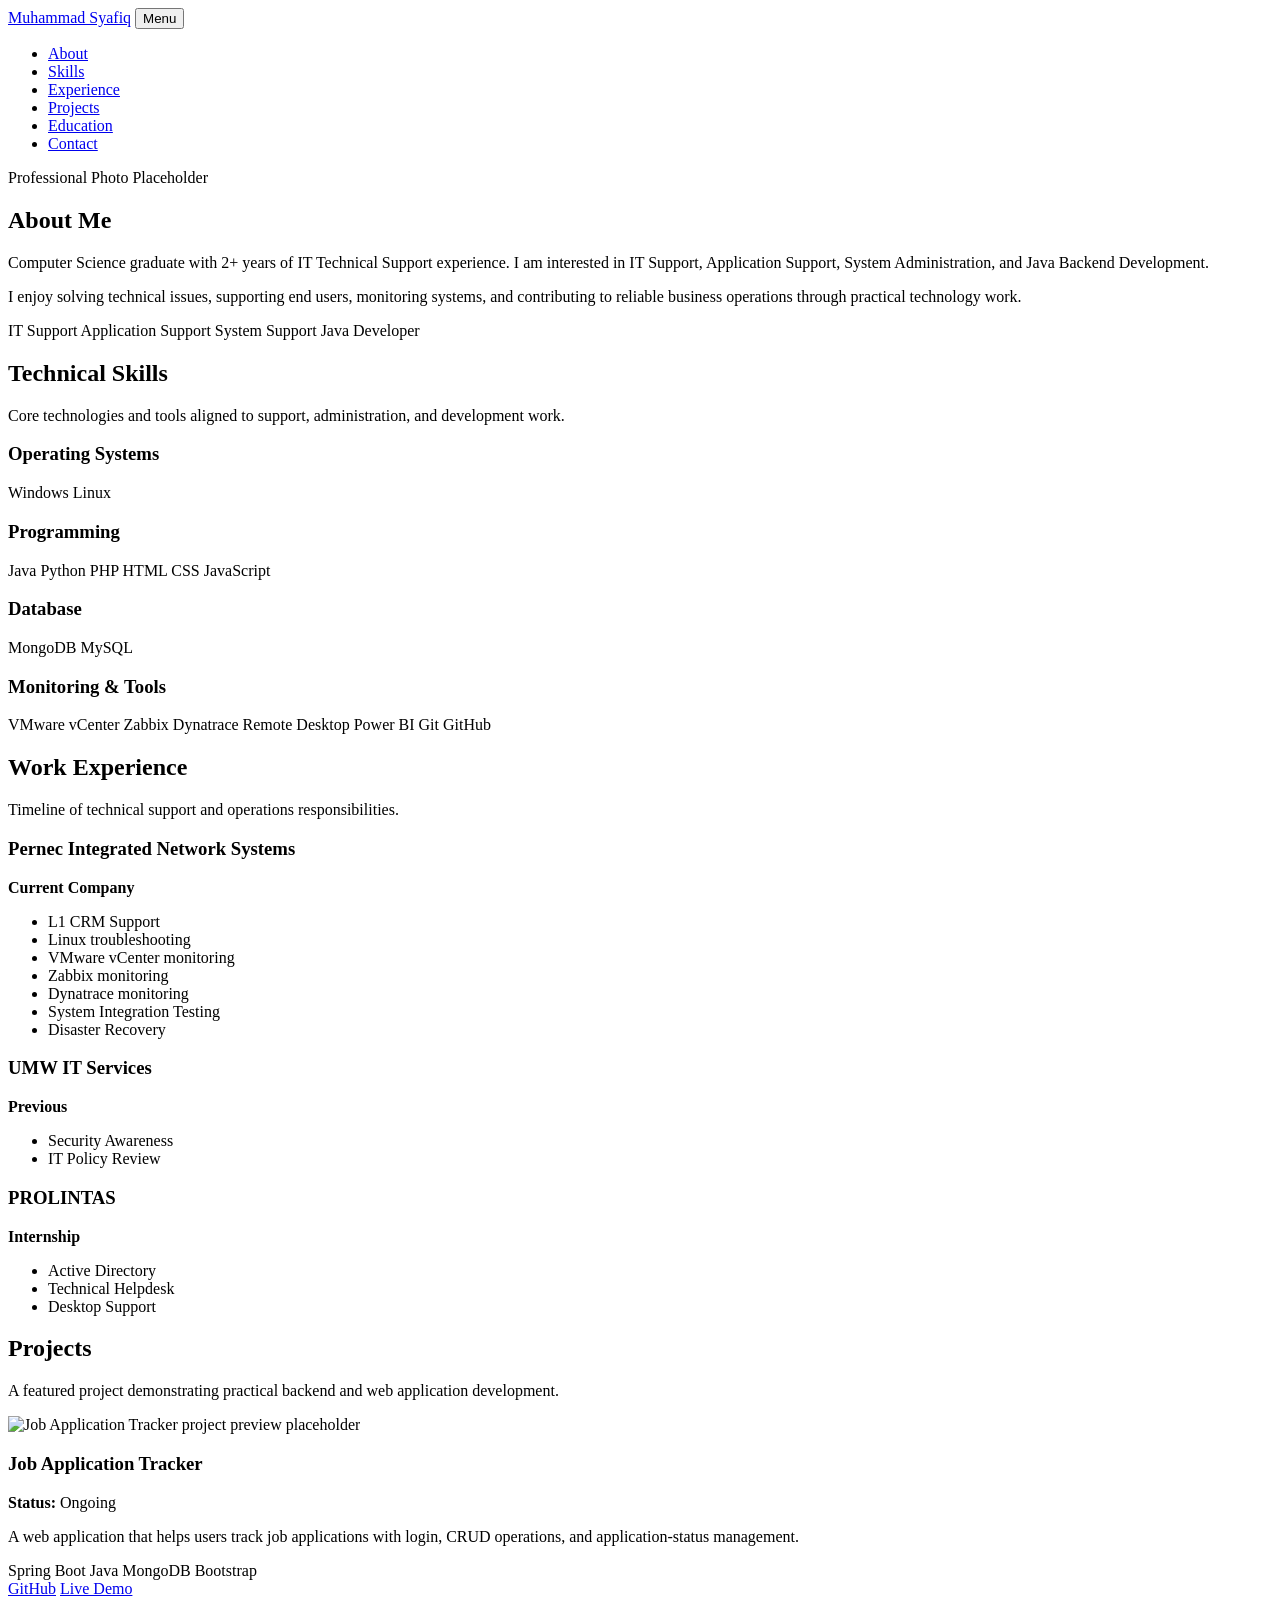
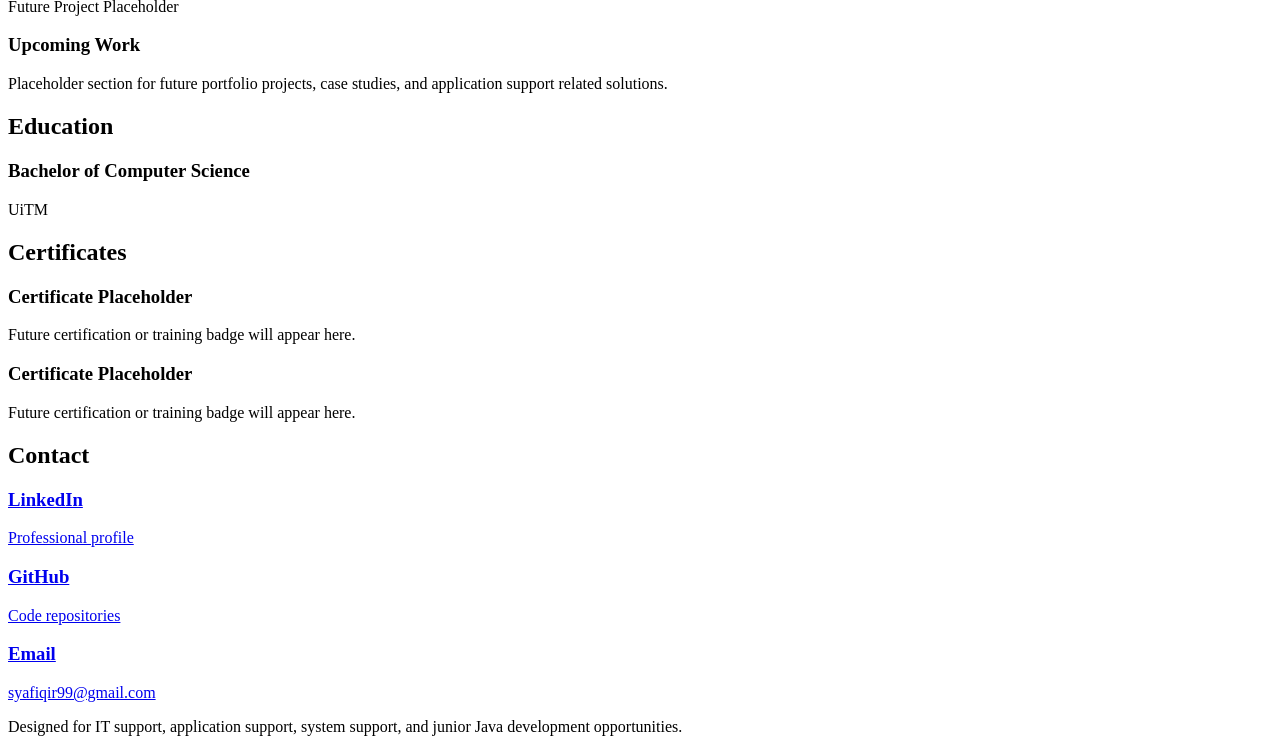
==== myportfolio.html @ 4371b867 "Add files via upload" ====
<!DOCTYPE html>
<html lang="en">
<head>
    <meta charset="UTF-8">
    <meta name="viewport" content="width=device-width, initial-scale=1.0">
    <meta name="description" content="Interactive portfolio CV for Muhammad Syafiq focused on IT support, system support, application support, and Java development.">
    <title>Muhammad Syafiq | Interactive CV</title>
    <link rel="stylesheet" href="assets/css/style.css">
</head>
<body>
    <header class="site-header">
        <div class="container navbar">
            <a class="brand" href="index.html">Muhammad Syafiq</a>
            <button class="menu-toggle" aria-label="Toggle navigation">Menu</button>
            <ul class="nav-links">
                <li><a href="#about">About</a></li>
                <li><a href="#skills">Skills</a></li>
                <li><a href="#experience">Experience</a></li>
                <li><a href="#projects">Projects</a></li>
                <li><a href="#education">Education</a></li>
                <li><a href="#contact">Contact</a></li>
            </ul>
        </div>
    </header>

    <main class="page-layout">
        <section class="container">
            <div class="profile-intro">
                <article class="glass-card profile-card reveal">
                    <div class="profile-placeholder">Professional Photo Placeholder</div>
                </article>

                <article class="glass-card info-card reveal" id="about">
                    <h2 class="section-title">About Me</h2>
                    <p>
                        Computer Science graduate with 2+ years of IT Technical Support experience. I am interested in
                        IT Support, Application Support, System Administration, and Java Backend Development.
                    </p>
                    <p>
                        I enjoy solving technical issues, supporting end users, monitoring systems, and contributing to
                        reliable business operations through practical technology work.
                    </p>
                    <div class="badge-row">
                        <span class="badge">IT Support</span>
                        <span class="badge">Application Support</span>
                        <span class="badge">System Support</span>
                        <span class="badge">Java Developer</span>
                    </div>
                </article>
            </div>
        </section>

        <section id="skills" class="container reveal">
            <h2 class="section-title">Technical Skills</h2>
            <p class="section-subtitle">Core technologies and tools aligned to support, administration, and development work.</p>
            <div class="skills-grid">
                <article class="glass-card skill-card">
                    <h3>Operating Systems</h3>
                    <div class="skill-chip-list">
                        <span class="skill-chip">Windows</span>
                        <span class="skill-chip">Linux</span>
                    </div>
                </article>

                <article class="glass-card skill-card">
                    <h3>Programming</h3>
                    <div class="skill-chip-list">
                        <span class="skill-chip">Java</span>
                        <span class="skill-chip">Python</span>
                        <span class="skill-chip">PHP</span>
                        <span class="skill-chip">HTML</span>
                        <span class="skill-chip">CSS</span>
                        <span class="skill-chip">JavaScript</span>
                    </div>
                </article>

                <article class="glass-card skill-card">
                    <h3>Database</h3>
                    <div class="skill-chip-list">
                        <span class="skill-chip">MongoDB</span>
                        <span class="skill-chip">MySQL</span>
                    </div>
                </article>

                <article class="glass-card skill-card">
                    <h3>Monitoring & Tools</h3>
                    <div class="skill-chip-list">
                        <span class="skill-chip">VMware vCenter</span>
                        <span class="skill-chip">Zabbix</span>
                        <span class="skill-chip">Dynatrace</span>
                        <span class="skill-chip">Remote Desktop</span>
                        <span class="skill-chip">Power BI</span>
                        <span class="skill-chip">Git</span>
                        <span class="skill-chip">GitHub</span>
                    </div>
                </article>
            </div>
        </section>

        <section id="experience" class="container reveal">
            <h2 class="section-title">Work Experience</h2>
            <p class="section-subtitle">Timeline of technical support and operations responsibilities.</p>
            <div class="timeline">
                <article class="timeline-item">
                    <div class="glass-card timeline-card">
                        <h3>Pernec Integrated Network Systems</h3>
                        <p><strong>Current Company</strong></p>
                        <ul>
                            <li>L1 CRM Support</li>
                            <li>Linux troubleshooting</li>
                            <li>VMware vCenter monitoring</li>
                            <li>Zabbix monitoring</li>
                            <li>Dynatrace monitoring</li>
                            <li>System Integration Testing</li>
                            <li>Disaster Recovery</li>
                        </ul>
                    </div>
                </article>

                <article class="timeline-item">
                    <div class="glass-card timeline-card">
                        <h3>UMW IT Services</h3>
                        <p><strong>Previous</strong></p>
                        <ul>
                            <li>Security Awareness</li>
                            <li>IT Policy Review</li>
                        </ul>
                    </div>
                </article>

                <article class="timeline-item">
                    <div class="glass-card timeline-card">
                        <h3>PROLINTAS</h3>
                        <p><strong>Internship</strong></p>
                        <ul>
                            <li>Active Directory</li>
                            <li>Technical Helpdesk</li>
                            <li>Desktop Support</li>
                        </ul>
                    </div>
                </article>
            </div>
        </section>

        <section id="projects" class="container reveal">
            <h2 class="section-title">Projects</h2>
            <p class="section-subtitle">A featured project demonstrating practical backend and web application development.</p>
            <div class="project-grid">
                <article class="glass-card project-card">
                    <div class="project-preview">
                        <img src="assets/images/project-placeholder.svg" alt="Job Application Tracker project preview placeholder" />
                    </div>
                    <h3>Job Application Tracker</h3>
                    <p><strong>Status:</strong> Ongoing</p>
                    <p>
                        A web application that helps users track job applications with login, CRUD operations, and
                        application-status management.
                    </p>
                    <div class="project-tags">
                        <span class="tag">Spring Boot</span>
                        <span class="tag">Java</span>
                        <span class="tag">MongoDB</span>
                        <span class="tag">Bootstrap</span>
                    </div>
                    <div class="cta-row">
                        <a class="btn btn-secondary" href="#">GitHub</a>
                        <a class="btn btn-primary" href="#">Live Demo</a>
                    </div>
                </article>

                <article class="glass-card project-card">
                    <div class="project-preview">Future Project Placeholder</div>
                    <h3>Upcoming Work</h3>
                    <p>
                        Placeholder section for future portfolio projects, case studies, and application support related
                        solutions.
                    </p>
                </article>
            </div>
        </section>

        <section id="education" class="container reveal">
            <h2 class="section-title">Education</h2>
            <div class="glass-card info-card">
                <h3>Bachelor of Computer Science</h3>
                <p>UiTM</p>
            </div>
        </section>

        <section id="certificates" class="container reveal">
            <h2 class="section-title">Certificates</h2>
            <div class="cert-grid">
                <article class="glass-card cert-card">
                    <h3>Certificate Placeholder</h3>
                    <p>Future certification or training badge will appear here.</p>
                </article>
                <article class="glass-card cert-card">
                    <h3>Certificate Placeholder</h3>
                    <p>Future certification or training badge will appear here.</p>
                </article>
            </div>
        </section>

        <section id="contact" class="container reveal">
            <h2 class="section-title">Contact</h2>
            <div class="contact-grid">
                <a class="glass-card contact-card" href="https://www.linkedin.com" target="_blank" rel="noreferrer">
                    <h3>LinkedIn</h3>
                    <p>Professional profile</p>
                </a>
                <a class="glass-card contact-card" href="https://github.com" target="_blank" rel="noreferrer">
                    <h3>GitHub</h3>
                    <p>Code repositories</p>
                </a>
                <a class="glass-card contact-card" href="mailto:syafiqir99@gmail.com">
                    <h3>Email</h3>
                    <p>syafiqir99@gmail.com</p>
                </a>
            </div>
        </section>
    </main>

    <footer class="container footer-note">
        <p>Designed for IT support, application support, system support, and junior Java development opportunities.</p>
    </footer>

    <script src="assets/js/script.js"></script>
</body>
</html>
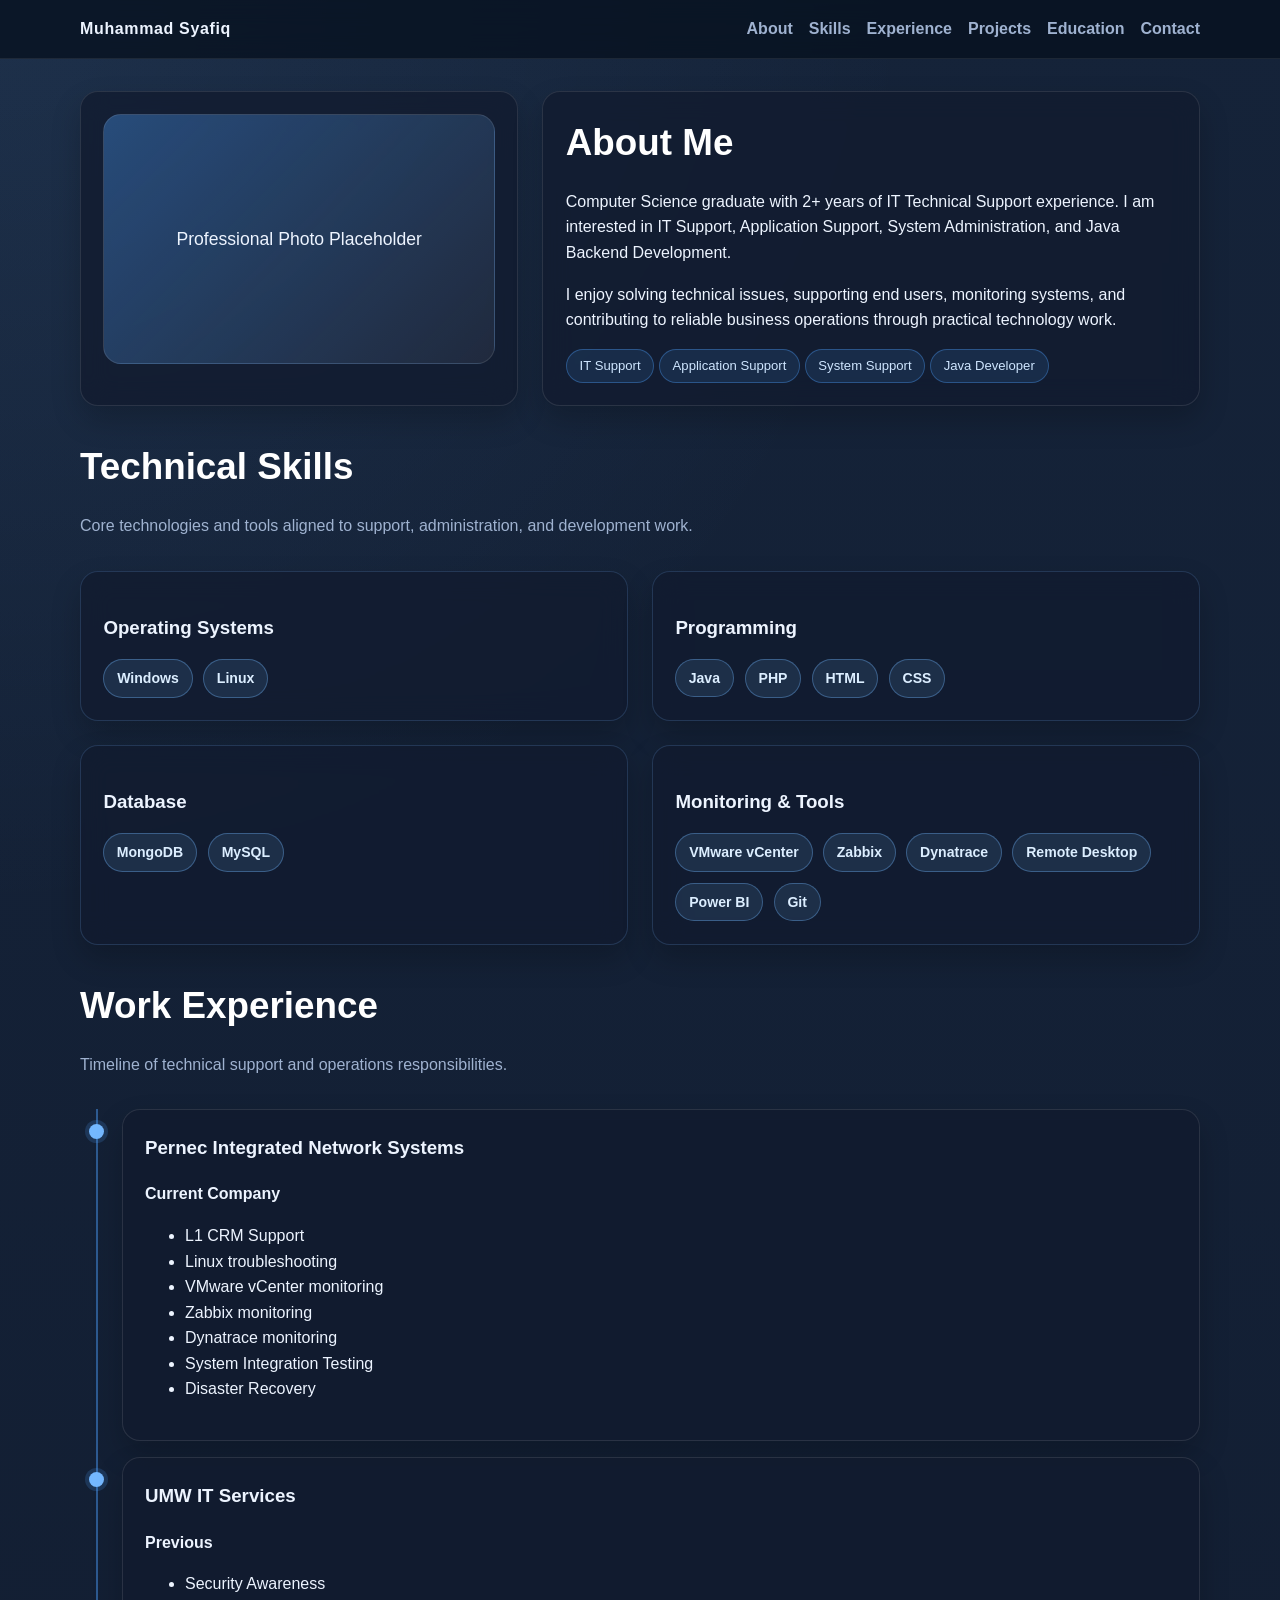
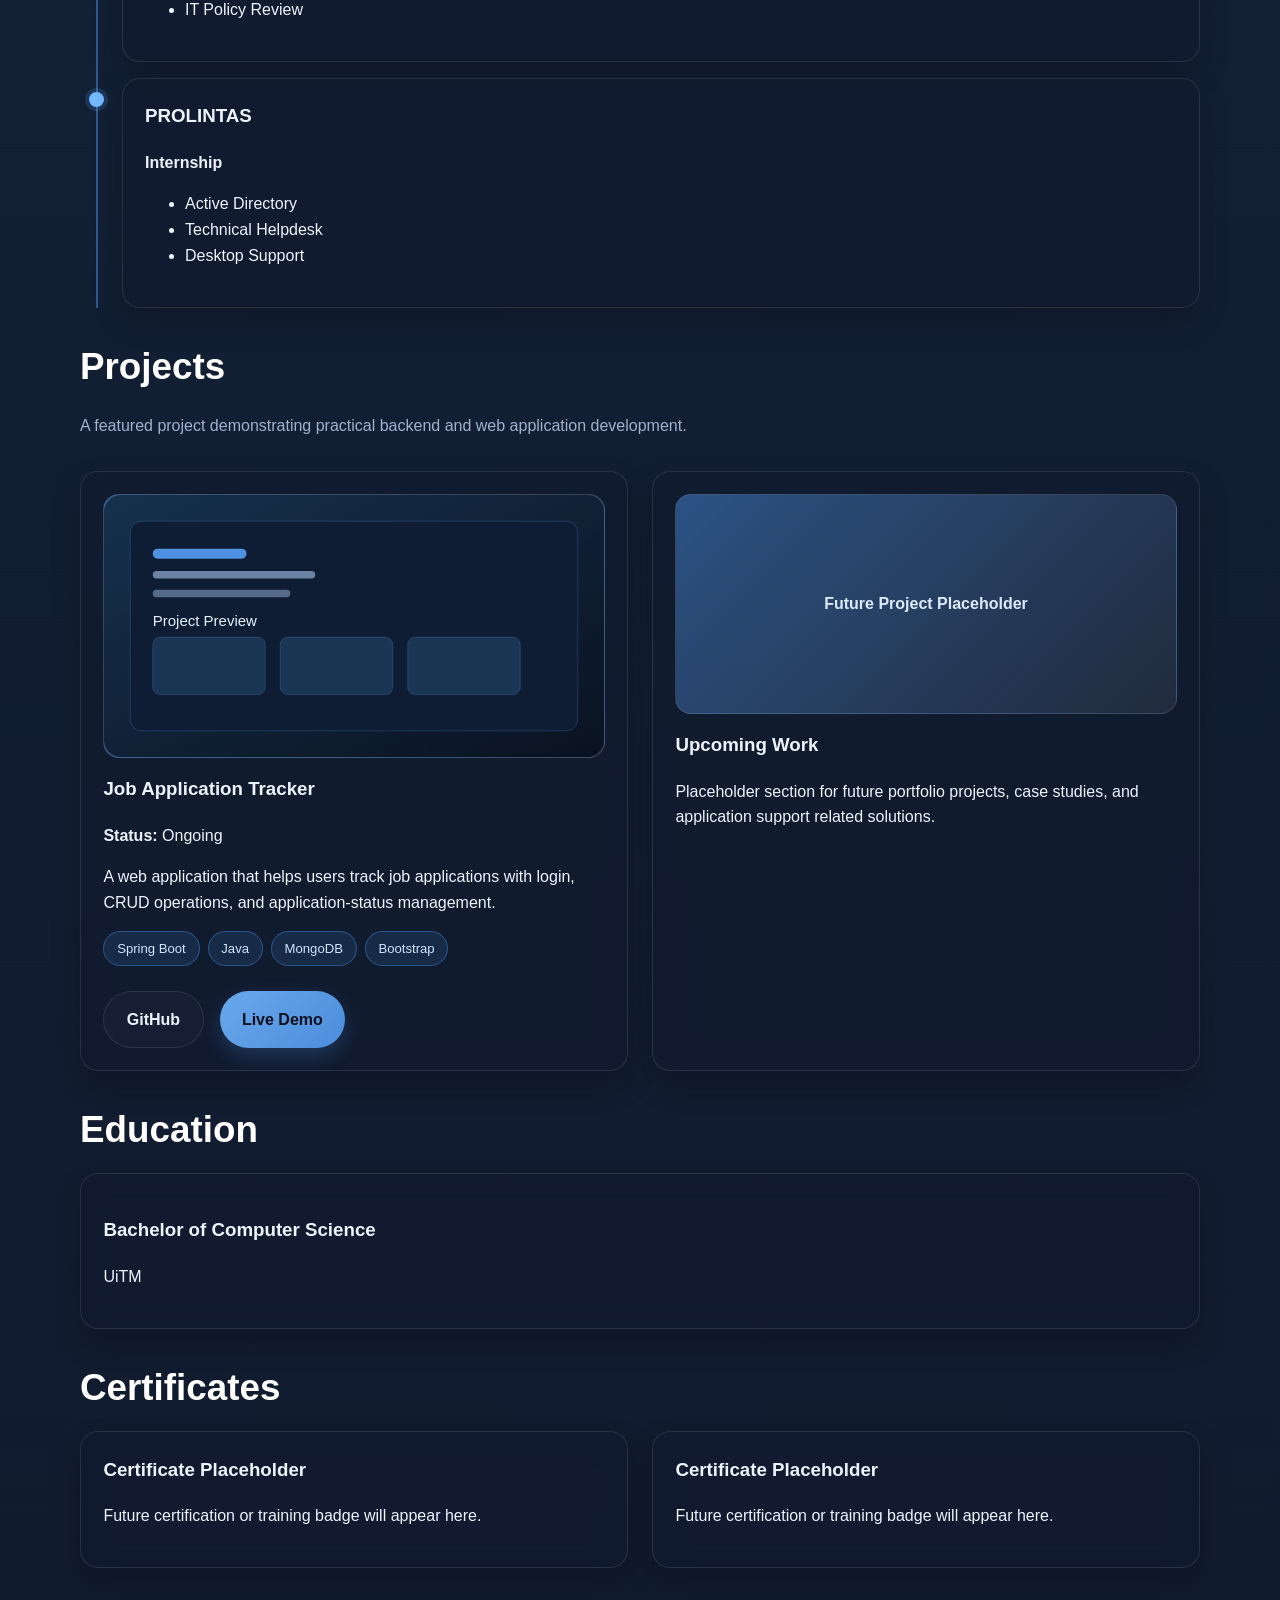
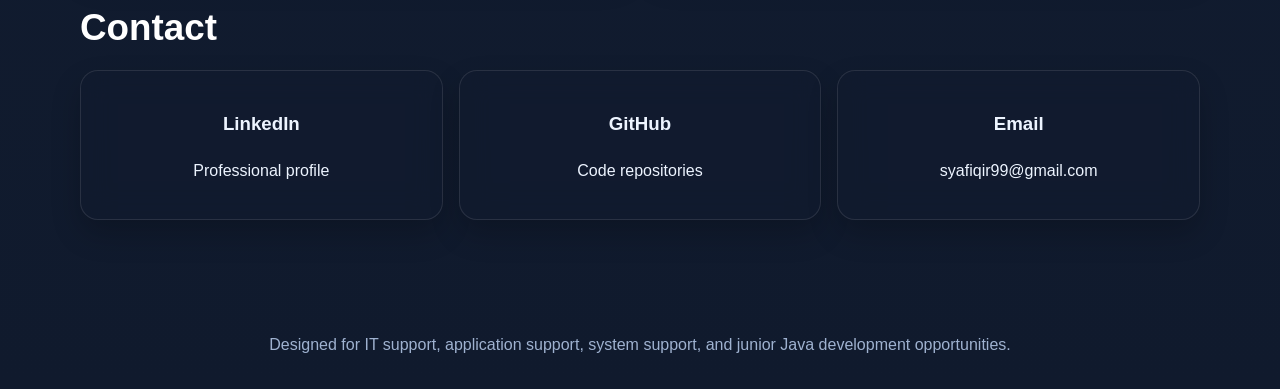
==== commit 17cd6400: "Fix HTML structure and formatting in myportfolio.html" ====
--- a/myportfolio.html
+++ b/myportfolio.html
@@ -66,11 +66,9 @@
                     <h3>Programming</h3>
                     <div class="skill-chip-list">
                         <span class="skill-chip">Java</span>
-                        <span class="skill-chip">Python</span>
                         <span class="skill-chip">PHP</span>
                         <span class="skill-chip">HTML</span>
                         <span class="skill-chip">CSS</span>
-                        <span class="skill-chip">JavaScript</span>
                     </div>
                 </article>
 
@@ -91,7 +89,6 @@
                         <span class="skill-chip">Remote Desktop</span>
                         <span class="skill-chip">Power BI</span>
                         <span class="skill-chip">Git</span>
-                        <span class="skill-chip">GitHub</span>
                     </div>
                 </article>
             </div>
@@ -204,11 +201,11 @@
         <section id="contact" class="container reveal">
             <h2 class="section-title">Contact</h2>
             <div class="contact-grid">
-                <a class="glass-card contact-card" href="https://www.linkedin.com" target="_blank" rel="noreferrer">
+                <a class="glass-card contact-card" href="https://www.linkedin.com/in/muhammad-syafiq-ismail-reduan" target="_blank" rel="noreferrer">
                     <h3>LinkedIn</h3>
                     <p>Professional profile</p>
                 </a>
-                <a class="glass-card contact-card" href="https://github.com" target="_blank" rel="noreferrer">
+                <a class="glass-card contact-card" href="https://github.com/Syafiq-learning" target="_blank" rel="noreferrer">
                     <h3>GitHub</h3>
                     <p>Code repositories</p>
                 </a>
@@ -226,4 +223,4 @@
 
     <script src="assets/js/script.js"></script>
 </body>
-</html>+</html>
--- a/assets/css/style.css
+++ b/assets/css/style.css
@@ -0,0 +1,498 @@
+/* ==============================================================
+   Theme and layout foundation
+============================================================== */
+:root {
+    --bg: #101a2d;
+    --bg-soft: #16243b;
+    --card: rgba(18, 27, 47, 0.76);
+    --card-strong: rgba(18, 27, 47, 0.92);
+    --text: #edf4ff;
+    --muted: #9fb2d0;
+    --primary: #74b8ff;
+    --primary-strong: #4f94e8;
+    --border: rgba(255, 255, 255, 0.1);
+    --shadow: 0 14px 30px rgba(0, 0, 0, 0.2);
+    --radius: 18px;
+}
+
+* {
+    box-sizing: border-box;
+}
+
+html {
+    scroll-behavior: smooth;
+}
+
+body {
+    margin: 0;
+    font-family: "Segoe UI", Tahoma, Geneva, Verdana, sans-serif;
+    background:
+        radial-gradient(circle at top left, rgba(116, 184, 255, 0.09), transparent 24%),
+        linear-gradient(180deg, #152339 0%, var(--bg) 100%);
+    color: var(--text);
+    line-height: 1.6;
+}
+
+img {
+    max-width: 100%;
+    display: block;
+}
+
+a {
+    color: inherit;
+    text-decoration: none;
+}
+
+.container {
+    width: min(1120px, calc(100% - 2rem));
+    margin: 0 auto;
+}
+
+/* ==============================================================
+   Shared reusable components
+============================================================== */
+.glass-card {
+    background: var(--card);
+    border: 1px solid var(--border);
+    border-radius: var(--radius);
+    box-shadow: var(--shadow);
+    backdrop-filter: blur(14px);
+    -webkit-backdrop-filter: blur(14px);
+}
+
+.section-title {
+    font-size: clamp(1.7rem, 3vw, 2.3rem);
+    margin-bottom: 0.8rem;
+    color: #ffffff;
+}
+
+.section-subtitle {
+    color: var(--muted);
+    margin-bottom: 2rem;
+}
+
+/* ==============================================================
+   Landing page styling
+============================================================== */
+.site-header {
+    position: sticky;
+    top: 0;
+    z-index: 50;
+    background: rgba(7, 17, 31, 0.78);
+    backdrop-filter: blur(12px);
+    border-bottom: 1px solid rgba(255, 255, 255, 0.08);
+}
+
+.navbar {
+    display: flex;
+    align-items: center;
+    justify-content: space-between;
+    gap: 1rem;
+    padding: 1rem 0;
+}
+
+.brand {
+    font-weight: 700;
+    letter-spacing: 0.04em;
+}
+
+.nav-links {
+    display: flex;
+    gap: 1rem;
+    list-style: none;
+    margin: 0;
+    padding: 0;
+}
+
+.nav-links a {
+    color: var(--muted);
+    font-weight: 600;
+    transition: color 0.2s ease;
+}
+
+.nav-links a:hover,
+.nav-links a:focus-visible {
+    color: var(--primary);
+}
+
+.menu-toggle {
+    display: none;
+    background: transparent;
+    border: 1px solid var(--border);
+    color: var(--text);
+    border-radius: 10px;
+    padding: 0.45rem 0.7rem;
+}
+
+.hero {
+    position: relative;
+    overflow: hidden;
+    padding: 5rem 0 4rem;
+}
+
+.hero-grid {
+    display: grid;
+    grid-template-columns: 1.2fr 0.8fr;
+    gap: 2rem;
+    align-items: center;
+}
+
+.hero-copy h1 {
+    font-size: clamp(2.4rem, 6vw, 4.1rem);
+    line-height: 1.05;
+    margin: 0 0 1rem;
+}
+
+.hero-copy p {
+    color: var(--muted);
+    max-width: 700px;
+    font-size: 1.08rem;
+}
+
+.cta-row {
+    display: flex;
+    flex-wrap: wrap;
+    gap: 1rem;
+    margin-top: 1.6rem;
+}
+
+.btn {
+    display: inline-flex;
+    align-items: center;
+    justify-content: center;
+    padding: 0.9rem 1.4rem;
+    border-radius: 999px;
+    font-weight: 700;
+    transition: transform 0.2s ease, box-shadow 0.2s ease, background 0.2s ease;
+}
+
+.btn-primary {
+    background: linear-gradient(135deg, rgba(116, 184, 255, 0.9), rgba(79, 148, 232, 0.95));
+    color: #07111d;
+    box-shadow: 0 8px 20px rgba(79, 148, 232, 0.24);
+}
+
+.btn-secondary {
+    border: 1px solid var(--border);
+    color: var(--text);
+    background: rgba(255, 255, 255, 0.02);
+}
+
+.btn:hover,
+.btn:focus-visible {
+    transform: translateY(-2px);
+}
+
+.hero-card {
+    padding: 1.4rem;
+}
+
+.hero-card .badge-row,
+.project-tags,
+.cert-badges {
+    display: flex;
+    flex-wrap: wrap;
+    gap: 0.5rem;
+}
+
+.badge,
+.tag,
+.cert-tag {
+    display: inline-block;
+    border: 1px solid rgba(78, 161, 255, 0.35);
+    background: rgba(78, 161, 255, 0.12);
+    color: #cfe6ff;
+    border-radius: 999px;
+    padding: 0.35rem 0.8rem;
+    font-size: 0.82rem;
+}
+
+.hero-visual {
+    height: 330px;
+    border-radius: 20px;
+    background:
+        linear-gradient(160deg, rgba(116, 184, 255, 0.2), rgba(16, 26, 45, 0.55)),
+        rgba(255, 255, 255, 0.02);
+    border: 1px solid var(--border);
+    position: relative;
+    overflow: hidden;
+}
+
+.hero-visual::before,
+.hero-visual::after {
+    content: "";
+    position: absolute;
+    border-radius: 50%;
+    background: rgba(255, 255, 255, 0.06);
+    animation: float 10s ease-in-out infinite;
+}
+
+.hero-visual::before {
+    width: 180px;
+    height: 180px;
+    top: 30px;
+    right: 30px;
+}
+
+.hero-visual::after {
+    width: 120px;
+    height: 120px;
+    left: 20px;
+    bottom: 20px;
+    animation-delay: -3s;
+}
+
+.contact-list {
+    display: flex;
+    gap: 0.8rem;
+    flex-wrap: wrap;
+    margin-top: 1.2rem;
+}
+
+.contact-link {
+    padding: 0.7rem 1rem;
+    border-radius: 999px;
+    background: rgba(255, 255, 255, 0.04);
+    border: 1px solid rgba(255, 255, 255, 0.08);
+    color: var(--text);
+}
+
+/* Portfolio page */
+.page-layout {
+    padding: 2rem 0 4rem;
+}
+
+.profile-intro {
+    display: grid;
+    grid-template-columns: 0.8fr 1.2fr;
+    gap: 1.5rem;
+    align-items: stretch;
+    margin-bottom: 2rem;
+}
+
+.profile-card,
+.info-card,
+.timeline-card,
+.project-card,
+.cert-card,
+.skill-card {
+    padding: 1.4rem;
+}
+
+.profile-card {
+    min-height: 100%;
+}
+
+.profile-placeholder {
+    width: 100%;
+    min-height: 250px;
+    border-radius: 18px;
+    background: linear-gradient(135deg, rgba(78, 161, 255, 0.35), rgba(255, 255, 255, 0.06));
+    border: 1px solid var(--border);
+    display: grid;
+    place-items: center;
+    color: var(--text);
+    font-size: 1.1rem;
+}
+
+.two-column {
+    display: grid;
+    grid-template-columns: repeat(2, minmax(0, 1fr));
+    gap: 1.5rem;
+    margin-bottom: 2rem;
+}
+
+.skills-grid {
+    display: grid;
+    grid-template-columns: repeat(2, minmax(0, 1fr));
+    gap: 1.5rem;
+    margin-bottom: 2rem;
+}
+
+.skill-card {
+    border: 1px solid rgba(116, 184, 255, 0.18);
+}
+
+.skill-card h3 {
+    margin-bottom: 1rem;
+}
+
+.skill-chip-list {
+    display: flex;
+    flex-wrap: wrap;
+    gap: 0.65rem;
+}
+
+.skill-chip {
+    display: inline-flex;
+    align-items: center;
+    padding: 0.45rem 0.8rem;
+    border-radius: 999px;
+    background: rgba(116, 184, 255, 0.12);
+    border: 1px solid rgba(116, 184, 255, 0.35);
+    color: #dceeff;
+    font-size: 0.88rem;
+    font-weight: 600;
+}
+
+.skill-row {
+    display: grid;
+    gap: 0.4rem;
+}
+
+.skill-meta {
+    display: flex;
+    justify-content: space-between;
+    gap: 1rem;
+    color: var(--muted);
+    font-size: 0.92rem;
+}
+
+.plain-list {
+    margin: 0;
+    padding-left: 1.2rem;
+    color: var(--muted);
+}
+
+.plain-list li + li {
+    margin-top: 0.45rem;
+}
+
+.timeline {
+    position: relative;
+    display: grid;
+    gap: 1rem;
+}
+
+.timeline::before {
+    content: "";
+    position: absolute;
+    left: 16px;
+    top: 0;
+    bottom: 0;
+    width: 2px;
+    background: rgba(78, 161, 255, 0.45);
+}
+
+.timeline-item {
+    position: relative;
+    padding-left: 2.6rem;
+}
+
+.timeline-item::before {
+    content: "";
+    position: absolute;
+    left: 9px;
+    top: 0.9rem;
+    width: 15px;
+    height: 15px;
+    border-radius: 50%;
+    background: var(--primary);
+    box-shadow: 0 0 0 4px rgba(78, 161, 255, 0.18);
+}
+
+.timeline-card h3,
+.project-card h3,
+.cert-card h3,
+.profile-card h2,
+.skill-card h2,
+.info-card h2 {
+    margin-top: 0;
+}
+
+.project-grid,
+.cert-grid {
+    display: grid;
+    grid-template-columns: repeat(2, minmax(0, 1fr));
+    gap: 1.5rem;
+}
+
+.project-preview {
+    min-height: 220px;
+    border-radius: 16px;
+    background:
+        linear-gradient(135deg, rgba(78, 161, 255, 0.4), rgba(255, 255, 255, 0.05)),
+        rgba(255, 255, 255, 0.02);
+    border: 1px solid var(--border);
+    display: grid;
+    place-items: center;
+    margin-bottom: 1rem;
+    color: #dceaff;
+    font-weight: 700;
+}
+
+.project-card:hover,
+.cert-card:hover,
+.timeline-card:hover,
+.skill-card:hover,
+.profile-card:hover,
+.info-card:hover {
+    transform: translateY(-4px);
+    transition: transform 0.2s ease;
+}
+
+.contact-grid {
+    display: grid;
+    grid-template-columns: repeat(3, minmax(0, 1fr));
+    gap: 1rem;
+}
+
+.contact-card {
+    text-align: center;
+    padding: 1.2rem;
+}
+
+.footer-note {
+    text-align: center;
+    color: var(--muted);
+    padding: 2rem 0 1rem;
+}
+
+/* Simple static reveal fallback */
+.reveal {
+    opacity: 1;
+    transform: none;
+}
+
+/* Responsive layout */
+@media (max-width: 860px) {
+    .hero-grid,
+    .profile-intro,
+    .two-column,
+    .project-grid,
+    .cert-grid,
+    .contact-grid {
+        grid-template-columns: 1fr;
+    }
+
+    .menu-toggle {
+        display: inline-flex;
+    }
+
+    .nav-links {
+        position: absolute;
+        top: 72px;
+        right: 1rem;
+        display: none;
+        flex-direction: column;
+        width: min(260px, calc(100vw - 2rem));
+        padding: 1rem;
+        border-radius: 16px;
+        background: rgba(12, 22, 40, 0.96);
+        border: 1px solid var(--border);
+    }
+
+    .nav-links.open {
+        display: flex;
+    }
+}
+
+@keyframes float {
+    0%,
+    100% {
+        transform: translateY(0px);
+    }
+    50% {
+        transform: translateY(-14px);
+    }
+}
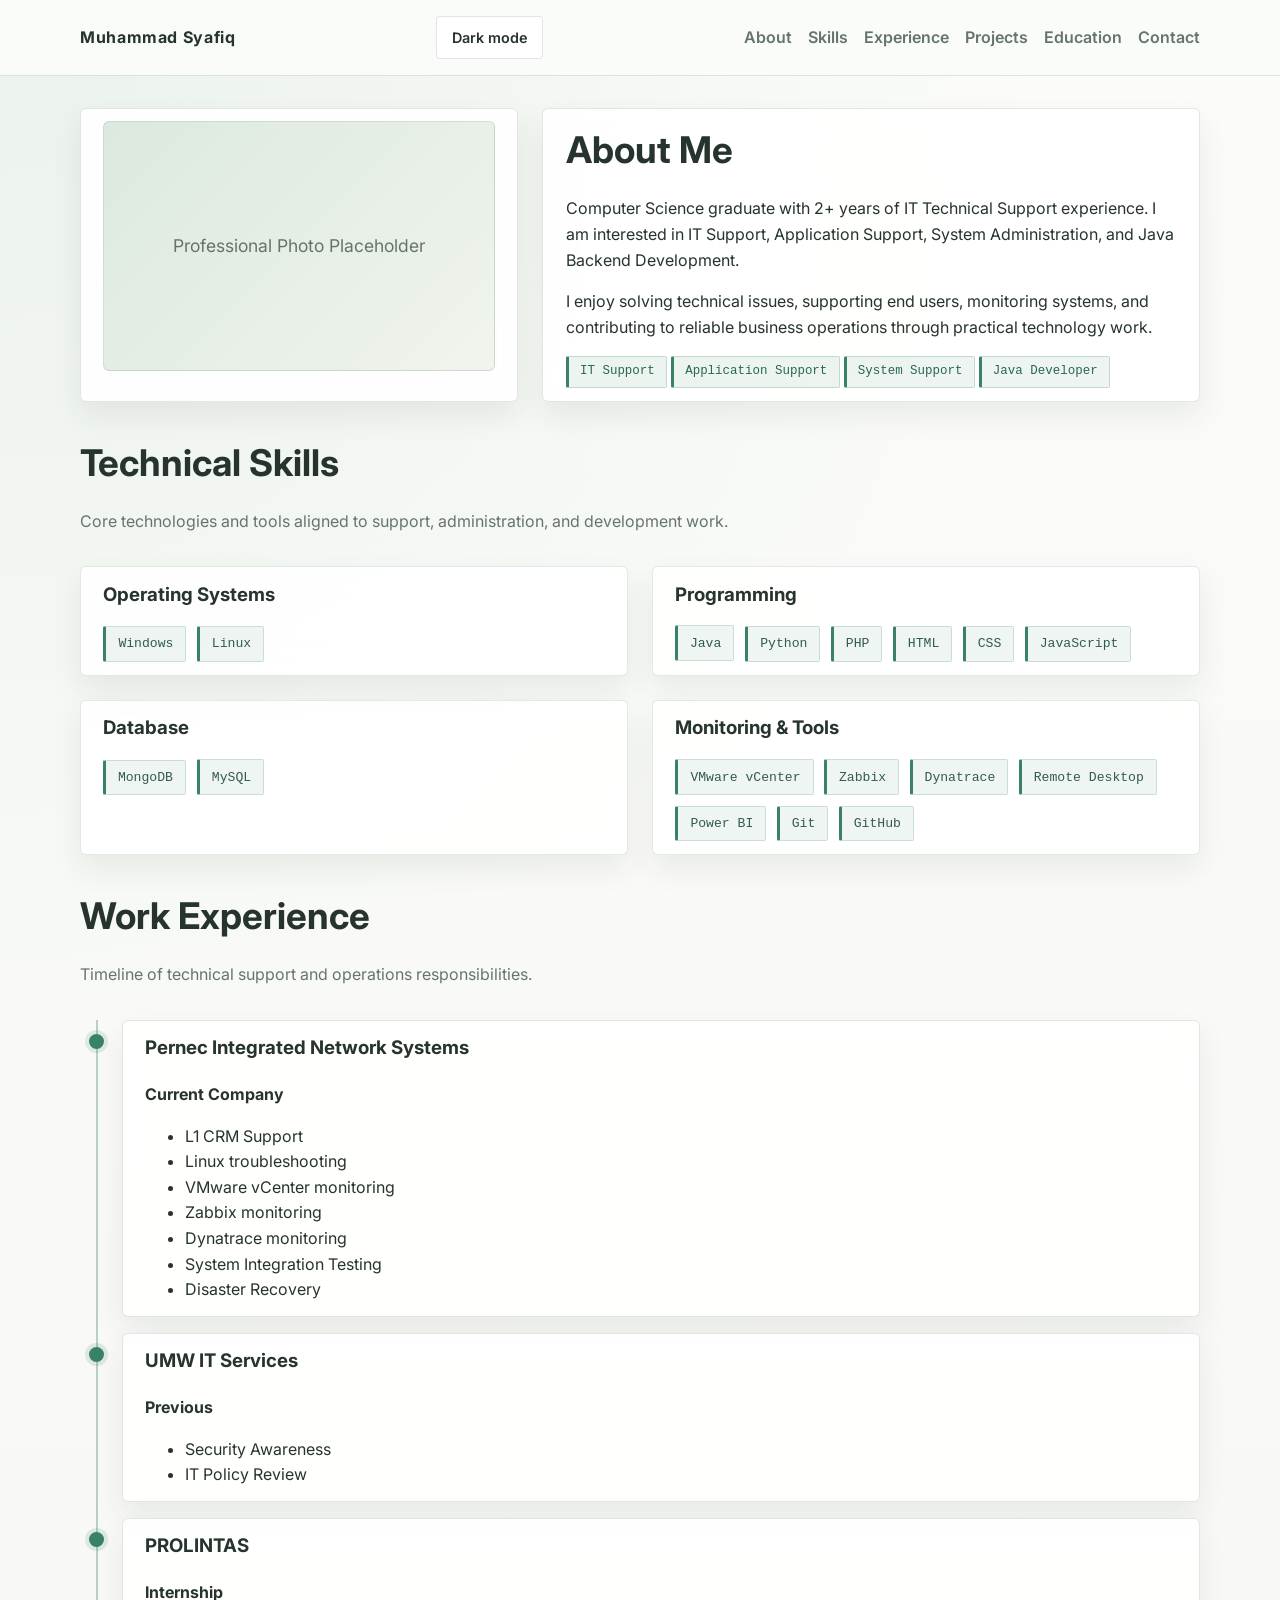
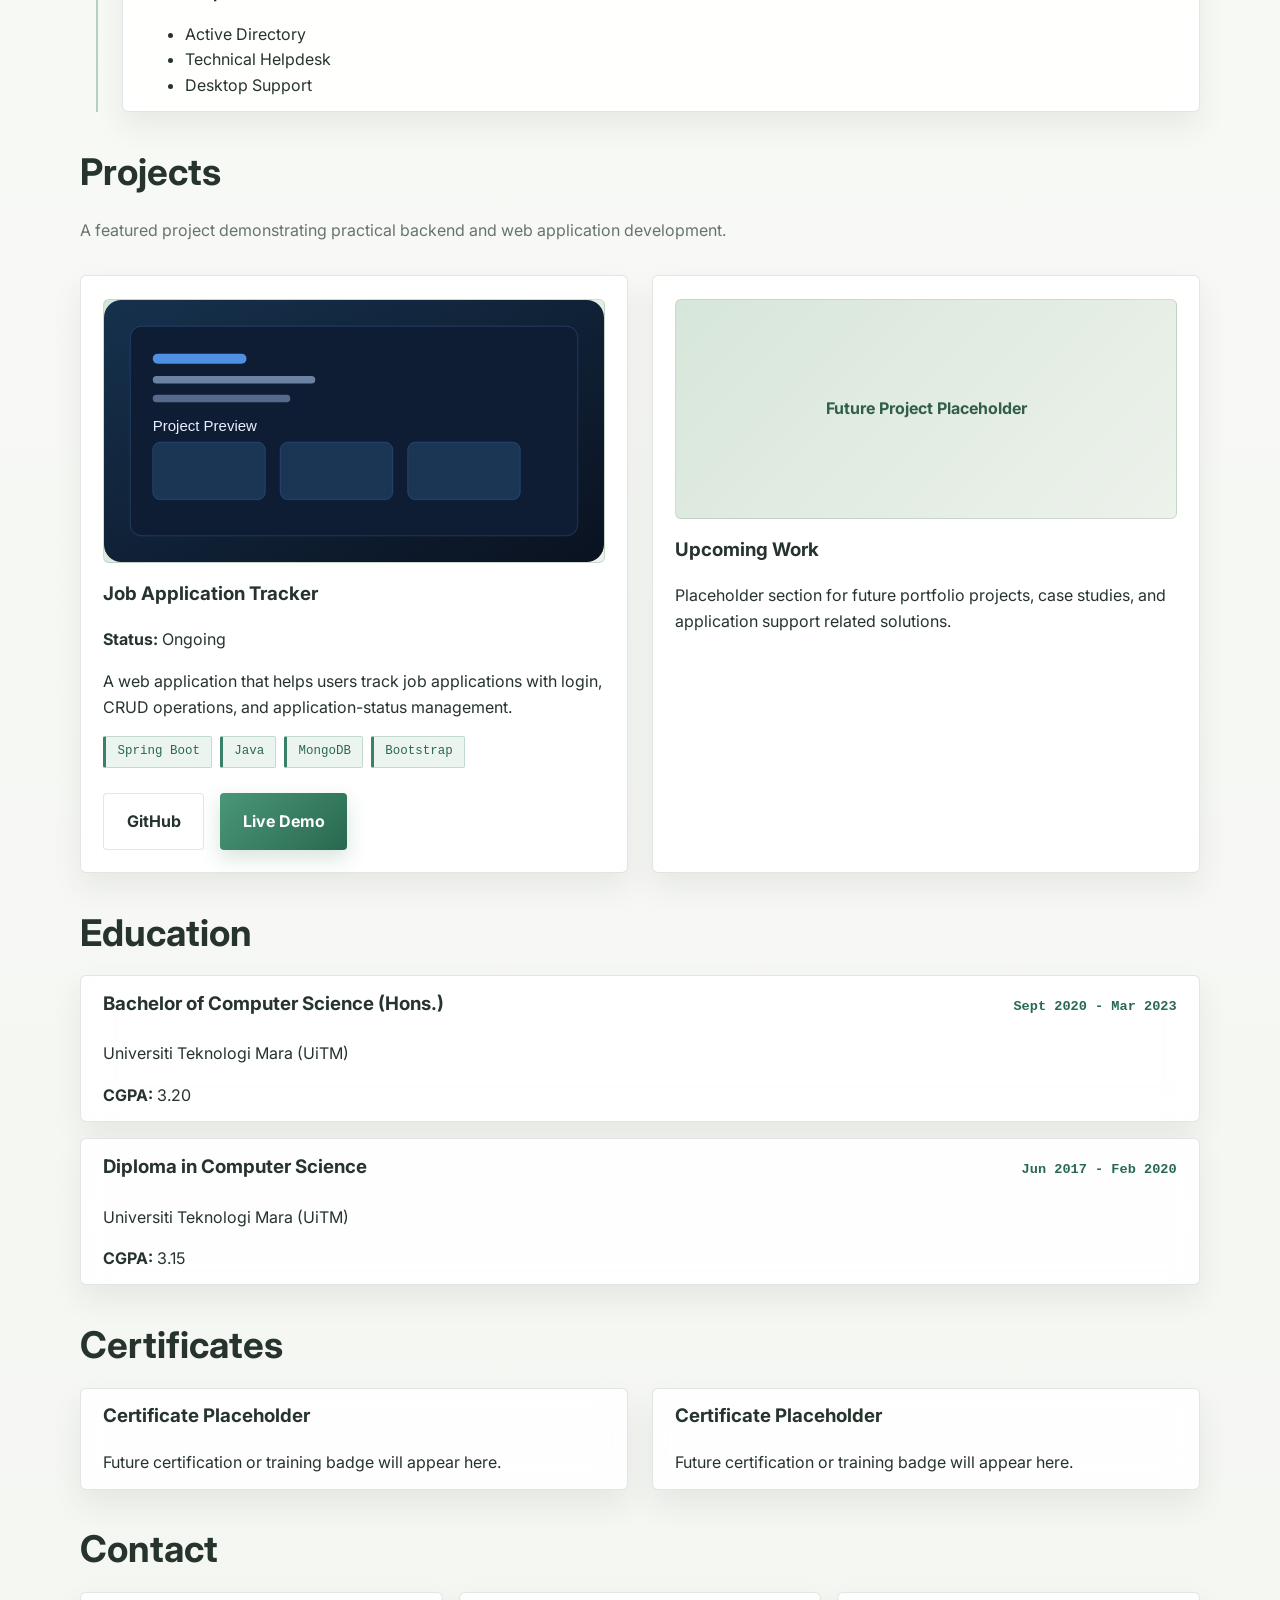
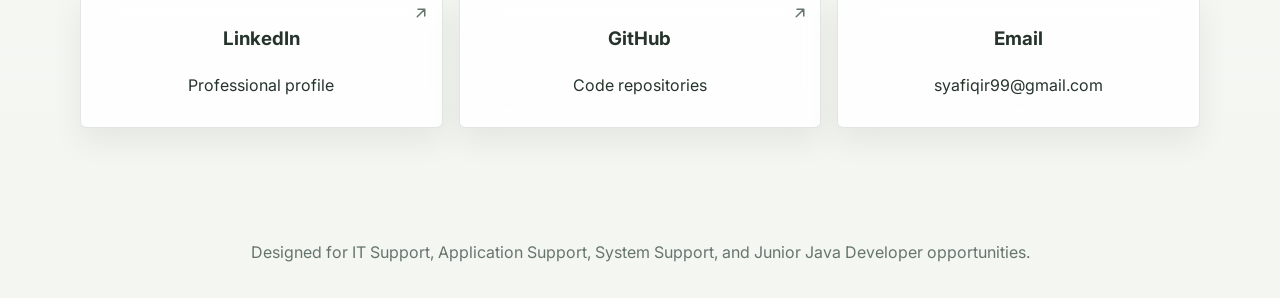
==== commit 6ec526a8: "Update portfolio" ====
--- a/myportfolio.html
+++ b/myportfolio.html
@@ -5,13 +5,17 @@
     <meta name="viewport" content="width=device-width, initial-scale=1.0">
     <meta name="description" content="Interactive portfolio CV for Muhammad Syafiq focused on IT support, system support, application support, and Java development.">
     <title>Muhammad Syafiq | Interactive CV</title>
+    <link rel="preconnect" href="https://fonts.googleapis.com">
+    <link rel="preconnect" href="https://fonts.gstatic.com" crossorigin>
+    <link href="https://fonts.googleapis.com/css2?family=Inter:wght@400;500;600;700&display=swap" rel="stylesheet">
     <link rel="stylesheet" href="assets/css/style.css">
 </head>
 <body>
     <header class="site-header">
         <div class="container navbar">
-            <a class="brand" href="index.html">Muhammad Syafiq</a>
+            <a class="brand" href="myportfolio.html">Muhammad Syafiq</a>
             <button class="menu-toggle" aria-label="Toggle navigation">Menu</button>
+            <button class="theme-toggle" type="button" aria-pressed="false">Dark mode</button>
             <ul class="nav-links">
                 <li><a href="#about">About</a></li>
                 <li><a href="#skills">Skills</a></li>
@@ -66,9 +70,11 @@
                     <h3>Programming</h3>
                     <div class="skill-chip-list">
                         <span class="skill-chip">Java</span>
+                        <span class="skill-chip">Python</span>
                         <span class="skill-chip">PHP</span>
                         <span class="skill-chip">HTML</span>
                         <span class="skill-chip">CSS</span>
+                        <span class="skill-chip">JavaScript</span>
                     </div>
                 </article>
 
@@ -89,6 +95,7 @@
                         <span class="skill-chip">Remote Desktop</span>
                         <span class="skill-chip">Power BI</span>
                         <span class="skill-chip">Git</span>
+                        <span class="skill-chip">GitHub</span>
                     </div>
                 </article>
             </div>
@@ -178,34 +185,50 @@
 
         <section id="education" class="container reveal">
             <h2 class="section-title">Education</h2>
-            <div class="glass-card info-card">
-                <h3>Bachelor of Computer Science</h3>
-                <p>UiTM</p>
+            <div class="education-list">
+                <article class="glass-card info-card">
+                    <div class="education-head">
+                        <h3>Bachelor of Computer Science (Hons.)</h3>
+                        <span class="education-date">Sept 2020 - Mar 2023</span>
+                    </div>
+                    <p>Universiti Teknologi Mara (UiTM)</p>
+                    <p><strong>CGPA:</strong> 3.20</p>
+                </article>
+                <article class="glass-card info-card">
+                    <div class="education-head">
+                        <h3>Diploma in Computer Science</h3>
+                        <span class="education-date">Jun 2017 - Feb 2020</span>
+                    </div>
+                    <p>Universiti Teknologi Mara (UiTM)</p>
+                    <p><strong>CGPA:</strong> 3.15</p>
+                </article>
             </div>
         </section>
 
         <section id="certificates" class="container reveal">
-            <h2 class="section-title">Certificates</h2>
-            <div class="cert-grid">
-                <article class="glass-card cert-card">
-                    <h3>Certificate Placeholder</h3>
-                    <p>Future certification or training badge will appear here.</p>
-                </article>
-                <article class="glass-card cert-card">
-                    <h3>Certificate Placeholder</h3>
-                    <p>Future certification or training badge will appear here.</p>
-                </article>
+            <h2 class="section-title">Certificates</h2>
+            <div class="cert-grid">
+                <article class="glass-card cert-card">
+                    <h3>Certificate Placeholder</h3>
+                    <p>Future certification or training badge will appear here.</p>
+                </article>
+                <article class="glass-card cert-card">
+                    <h3>Certificate Placeholder</h3>
+                    <p>Future certification or training badge will appear here.</p>
+                </article>
             </div>
         </section>
 
         <section id="contact" class="container reveal">
             <h2 class="section-title">Contact</h2>
             <div class="contact-grid">
-                <a class="glass-card contact-card" href="https://www.linkedin.com/in/muhammad-syafiq-ismail-reduan" target="_blank" rel="noreferrer">
+                <a class="glass-card contact-card" href="https://www.linkedin.com/in/muhammad-syafiq-ismail-reduan" target="_blank" rel="noreferrer" aria-label="LinkedIn (opens in a new tab)">
+                    <svg class="external-icon" viewBox="0 0 24 24" aria-hidden="true"><path d="M7 17 17 7M8 7h9v9" /></svg>
                     <h3>LinkedIn</h3>
                     <p>Professional profile</p>
                 </a>
-                <a class="glass-card contact-card" href="https://github.com/Syafiq-learning" target="_blank" rel="noreferrer">
+                <a class="glass-card contact-card" href="https://github.com/Syafiq-learning" target="_blank" rel="noreferrer" aria-label="GitHub (opens in a new tab)">
+                    <svg class="external-icon" viewBox="0 0 24 24" aria-hidden="true"><path d="M7 17 17 7M8 7h9v9" /></svg>
                     <h3>GitHub</h3>
                     <p>Code repositories</p>
                 </a>
@@ -218,9 +241,9 @@
     </main>
 
     <footer class="container footer-note">
-        <p>Designed for IT support, application support, system support, and junior Java development opportunities.</p>
+        <p>Designed for IT Support, Application Support, System Support, and Junior Java Developer opportunities.</p>
     </footer>
 
     <script src="assets/js/script.js"></script>
 </body>
-</html>
+</html>
--- a/assets/css/style.css
+++ b/assets/css/style.css
@@ -2,17 +2,17 @@
    Theme and layout foundation
 ============================================================== */
 :root {
-    --bg: #101a2d;
-    --bg-soft: #16243b;
-    --card: rgba(18, 27, 47, 0.76);
-    --card-strong: rgba(18, 27, 47, 0.92);
-    --text: #edf4ff;
-    --muted: #9fb2d0;
-    --primary: #74b8ff;
-    --primary-strong: #4f94e8;
-    --border: rgba(255, 255, 255, 0.1);
-    --shadow: 0 14px 30px rgba(0, 0, 0, 0.2);
-    --radius: 18px;
+    --bg: #f4f6f2;
+    --bg-soft: #e9eee8;
+    --card: rgba(255, 255, 255, 0.88);
+    --card-strong: #ffffff;
+    --text: #26342d;
+    --muted: #66756c;
+    --primary: #398267;
+    --primary-strong: #28694f;
+    --border: rgba(51, 81, 65, 0.14);
+    --shadow: 0 14px 30px rgba(34, 54, 42, 0.08);
+    --radius: 6px;
 }
 
 * {
@@ -25,10 +25,10 @@
 
 body {
     margin: 0;
-    font-family: "Segoe UI", Tahoma, Geneva, Verdana, sans-serif;
+    font-family: "Inter", "Segoe UI", Tahoma, Geneva, Verdana, sans-serif;
     background:
-        radial-gradient(circle at top left, rgba(116, 184, 255, 0.09), transparent 24%),
-        linear-gradient(180deg, #152339 0%, var(--bg) 100%);
+        radial-gradient(circle at top left, rgba(91, 151, 112, 0.1), transparent 28%),
+        linear-gradient(180deg, #fbfcf9 0%, var(--bg) 100%);
     color: var(--text);
     line-height: 1.6;
 }
@@ -63,7 +63,7 @@
 .section-title {
     font-size: clamp(1.7rem, 3vw, 2.3rem);
     margin-bottom: 0.8rem;
-    color: #ffffff;
+    color: var(--text);
 }
 
 .section-subtitle {
@@ -78,9 +78,9 @@
     position: sticky;
     top: 0;
     z-index: 50;
-    background: rgba(7, 17, 31, 0.78);
+    background: rgba(250, 252, 249, 0.9);
     backdrop-filter: blur(12px);
-    border-bottom: 1px solid rgba(255, 255, 255, 0.08);
+    border-bottom: 1px solid var(--border);
 }
 
 .navbar {
@@ -120,8 +120,27 @@
     background: transparent;
     border: 1px solid var(--border);
     color: var(--text);
-    border-radius: 10px;
+    border-radius: 4px;
     padding: 0.45rem 0.7rem;
+}
+
+.theme-toggle {
+    flex-shrink: 0;
+    border: 1px solid var(--border);
+    border-radius: 4px;
+    padding: 0.55rem 0.9rem;
+    background: var(--card);
+    color: var(--text);
+    font: inherit;
+    font-size: 0.9rem;
+    font-weight: 600;
+    cursor: pointer;
+}
+
+.theme-toggle:hover,
+.theme-toggle:focus-visible {
+    border-color: var(--primary);
+    outline: none;
 }
 
 .hero {
@@ -161,21 +180,21 @@
     align-items: center;
     justify-content: center;
     padding: 0.9rem 1.4rem;
-    border-radius: 999px;
+    border-radius: 4px;
     font-weight: 700;
     transition: transform 0.2s ease, box-shadow 0.2s ease, background 0.2s ease;
 }
 
 .btn-primary {
-    background: linear-gradient(135deg, rgba(116, 184, 255, 0.9), rgba(79, 148, 232, 0.95));
-    color: #07111d;
-    box-shadow: 0 8px 20px rgba(79, 148, 232, 0.24);
+    background: linear-gradient(135deg, #4b9678, var(--primary-strong));
+    color: #ffffff;
+    box-shadow: 0 8px 20px rgba(40, 105, 79, 0.18);
 }
 
 .btn-secondary {
     border: 1px solid var(--border);
     color: var(--text);
-    background: rgba(255, 255, 255, 0.02);
+    background: rgba(255, 255, 255, 0.72);
 }
 
 .btn:hover,
@@ -199,20 +218,22 @@
 .tag,
 .cert-tag {
     display: inline-block;
-    border: 1px solid rgba(78, 161, 255, 0.35);
-    background: rgba(78, 161, 255, 0.12);
-    color: #cfe6ff;
-    border-radius: 999px;
-    padding: 0.35rem 0.8rem;
-    font-size: 0.82rem;
+    border: 1px solid rgba(57, 130, 103, 0.24);
+    border-left: 3px solid var(--primary);
+    background: rgba(57, 130, 103, 0.09);
+    color: #28694f;
+    border-radius: 2px;
+    padding: 0.3rem 0.7rem;
+    font-family: "JetBrains Mono", "Cascadia Code", Consolas, monospace;
+    font-size: 0.78rem;
 }
 
 .hero-visual {
     height: 330px;
-    border-radius: 20px;
+    border-radius: 6px;
     background:
-        linear-gradient(160deg, rgba(116, 184, 255, 0.2), rgba(16, 26, 45, 0.55)),
-        rgba(255, 255, 255, 0.02);
+        linear-gradient(160deg, rgba(91, 151, 112, 0.2), rgba(233, 238, 232, 0.72)),
+        rgba(255, 255, 255, 0.68);
     border: 1px solid var(--border);
     position: relative;
     overflow: hidden;
@@ -223,7 +244,7 @@
     content: "";
     position: absolute;
     border-radius: 50%;
-    background: rgba(255, 255, 255, 0.06);
+    background: rgba(57, 130, 103, 0.1);
     animation: float 10s ease-in-out infinite;
 }
 
@@ -251,9 +272,9 @@
 
 .contact-link {
     padding: 0.7rem 1rem;
-    border-radius: 999px;
-    background: rgba(255, 255, 255, 0.04);
-    border: 1px solid rgba(255, 255, 255, 0.08);
+    border-radius: 4px;
+    background: rgba(255, 255, 255, 0.7);
+    border: 1px solid var(--border);
     color: var(--text);
 }
 
@@ -273,10 +294,21 @@
 .profile-card,
 .info-card,
 .timeline-card,
-.project-card,
 .cert-card,
 .skill-card {
+    padding: 0.8rem 1.4rem;
+}
+
+.project-card {
     padding: 1.4rem;
+}
+
+.profile-card > :last-child,
+.info-card > :last-child,
+.timeline-card > :last-child,
+.cert-card > :last-child,
+.skill-card > :last-child {
+    margin-bottom: 0;
 }
 
 .profile-card {
@@ -286,12 +318,12 @@
 .profile-placeholder {
     width: 100%;
     min-height: 250px;
-    border-radius: 18px;
-    background: linear-gradient(135deg, rgba(78, 161, 255, 0.35), rgba(255, 255, 255, 0.06));
+    border-radius: 6px;
+    background: linear-gradient(135deg, #dce9df, #f0f4ed);
     border: 1px solid var(--border);
     display: grid;
     place-items: center;
-    color: var(--text);
+    color: var(--muted);
     font-size: 1.1rem;
 }
 
@@ -310,10 +342,11 @@
 }
 
 .skill-card {
-    border: 1px solid rgba(116, 184, 255, 0.18);
+    border: 1px solid rgba(57, 130, 103, 0.16);
 }
 
 .skill-card h3 {
+    margin-top: 0;
     margin-bottom: 1rem;
 }
 
@@ -326,13 +359,15 @@
 .skill-chip {
     display: inline-flex;
     align-items: center;
-    padding: 0.45rem 0.8rem;
-    border-radius: 999px;
-    background: rgba(116, 184, 255, 0.12);
-    border: 1px solid rgba(116, 184, 255, 0.35);
-    color: #dceeff;
-    font-size: 0.88rem;
-    font-weight: 600;
+    padding: 0.4rem 0.75rem;
+    border-radius: 2px;
+    background: rgba(57, 130, 103, 0.08);
+    border: 1px solid rgba(57, 130, 103, 0.2);
+    border-left: 3px solid var(--primary);
+    color: #315d49;
+    font-family: "JetBrains Mono", "Cascadia Code", Consolas, monospace;
+    font-size: 0.82rem;
+    font-weight: 500;
 }
 
 .skill-row {
@@ -371,7 +406,7 @@
     top: 0;
     bottom: 0;
     width: 2px;
-    background: rgba(78, 161, 255, 0.45);
+    background: rgba(57, 130, 103, 0.35);
 }
 
 .timeline-item {
@@ -388,7 +423,7 @@
     height: 15px;
     border-radius: 50%;
     background: var(--primary);
-    box-shadow: 0 0 0 4px rgba(78, 161, 255, 0.18);
+    box-shadow: 0 0 0 4px rgba(57, 130, 103, 0.14);
 }
 
 .timeline-card h3,
@@ -409,15 +444,15 @@
 
 .project-preview {
     min-height: 220px;
-    border-radius: 16px;
+    border-radius: 6px;
     background:
-        linear-gradient(135deg, rgba(78, 161, 255, 0.4), rgba(255, 255, 255, 0.05)),
-        rgba(255, 255, 255, 0.02);
+        linear-gradient(135deg, #d7e6da, #edf2eb),
+        rgba(255, 255, 255, 0.7);
     border: 1px solid var(--border);
     display: grid;
     place-items: center;
     margin-bottom: 1rem;
-    color: #dceaff;
+    color: #315d49;
     font-weight: 700;
 }
 
@@ -431,6 +466,34 @@
     transition: transform 0.2s ease;
 }
 
+.education-list {
+    display: grid;
+    gap: 1rem;
+}
+
+.education-head {
+    display: flex;
+    flex-wrap: wrap;
+    justify-content: space-between;
+    align-items: baseline;
+    gap: 0.4rem 1rem;
+}
+
+.education-head h3 {
+    margin: 0 0 0.4rem;
+}
+
+.education-date {
+    color: var(--primary-strong);
+    font-family: "JetBrains Mono", "Cascadia Code", Consolas, monospace;
+    font-size: 0.85rem;
+    font-weight: 600;
+}
+
+:root[data-theme="dark"] .education-date {
+    color: var(--primary);
+}
+
 .contact-grid {
     display: grid;
     grid-template-columns: repeat(3, minmax(0, 1fr));
@@ -438,8 +501,29 @@
 }
 
 .contact-card {
+    position: relative;
     text-align: center;
-    padding: 1.2rem;
+    padding: 0.8rem 1.2rem;
+}
+
+.external-icon {
+    position: absolute;
+    top: 0.7rem;
+    right: 0.7rem;
+    width: 18px;
+    height: 18px;
+    fill: none;
+    stroke: var(--muted);
+    stroke-width: 2;
+    stroke-linecap: round;
+    stroke-linejoin: round;
+    transition: transform 0.2s ease, stroke 0.2s ease;
+}
+
+.contact-card:hover .external-icon,
+.contact-card:focus-visible .external-icon {
+    stroke: var(--primary-strong);
+    transform: translate(2px, -2px);
 }
 
 .footer-note {
@@ -477,8 +561,8 @@
         flex-direction: column;
         width: min(260px, calc(100vw - 2rem));
         padding: 1rem;
-        border-radius: 16px;
-        background: rgba(12, 22, 40, 0.96);
+        border-radius: 6px;
+        background: rgba(250, 252, 249, 0.98);
         border: 1px solid var(--border);
     }
 
@@ -487,7 +571,68 @@
     }
 }
 
-@keyframes float {
+    :root[data-theme="dark"] {
+        --bg: #29362f;
+        --bg-soft: #34443a;
+        --card: rgba(56, 70, 61, 0.94);
+        --card-strong: #38463d;
+        --text: #eef3ee;
+        --muted: #c2cec4;
+        --primary: #8fc5a5;
+        --primary-strong: #6ca985;
+        --border: rgba(225, 239, 228, 0.14);
+        --shadow: 0 14px 30px rgba(14, 24, 17, 0.18);
+    }
+
+    :root[data-theme="dark"] body {
+        background:
+            radial-gradient(circle at top left, rgba(114, 166, 127, 0.12), transparent 28%),
+            linear-gradient(180deg, #35443a 0%, var(--bg) 100%);
+    }
+
+    :root[data-theme="dark"] .site-header {
+        background: rgba(41, 54, 47, 0.92);
+    }
+
+    :root[data-theme="dark"] .btn-primary {
+        color: #1d3024;
+    }
+
+    :root[data-theme="dark"] .badge,
+    :root[data-theme="dark"] .tag,
+    :root[data-theme="dark"] .cert-tag {
+        border-color: rgba(143, 197, 165, 0.32);
+        background: rgba(143, 197, 165, 0.13);
+        color: #d5eadb;
+    }
+
+    :root[data-theme="dark"] .hero-visual,
+    :root[data-theme="dark"] .profile-placeholder,
+    :root[data-theme="dark"] .project-preview {
+        background:
+            linear-gradient(135deg, rgba(143, 197, 165, 0.15), rgba(43, 59, 48, 0.58)),
+            var(--bg-soft);
+        color: var(--text);
+    }
+
+    :root[data-theme="dark"] .contact-link,
+    :root[data-theme="dark"] .btn-secondary {
+        background: rgba(255, 255, 255, 0.04);
+    }
+
+    :root[data-theme="dark"] .skill-chip {
+        background: rgba(143, 197, 165, 0.12);
+        border-color: rgba(143, 197, 165, 0.28);
+        color: #d5eadb;
+    }
+
+    @media (max-width: 860px) {
+        :root[data-theme="dark"] .nav-links {
+            background: rgba(49, 64, 54, 0.98);
+        }
+    }
+
+    @keyframes float {
     0%,
     100% {
         transform: translateY(0px);
